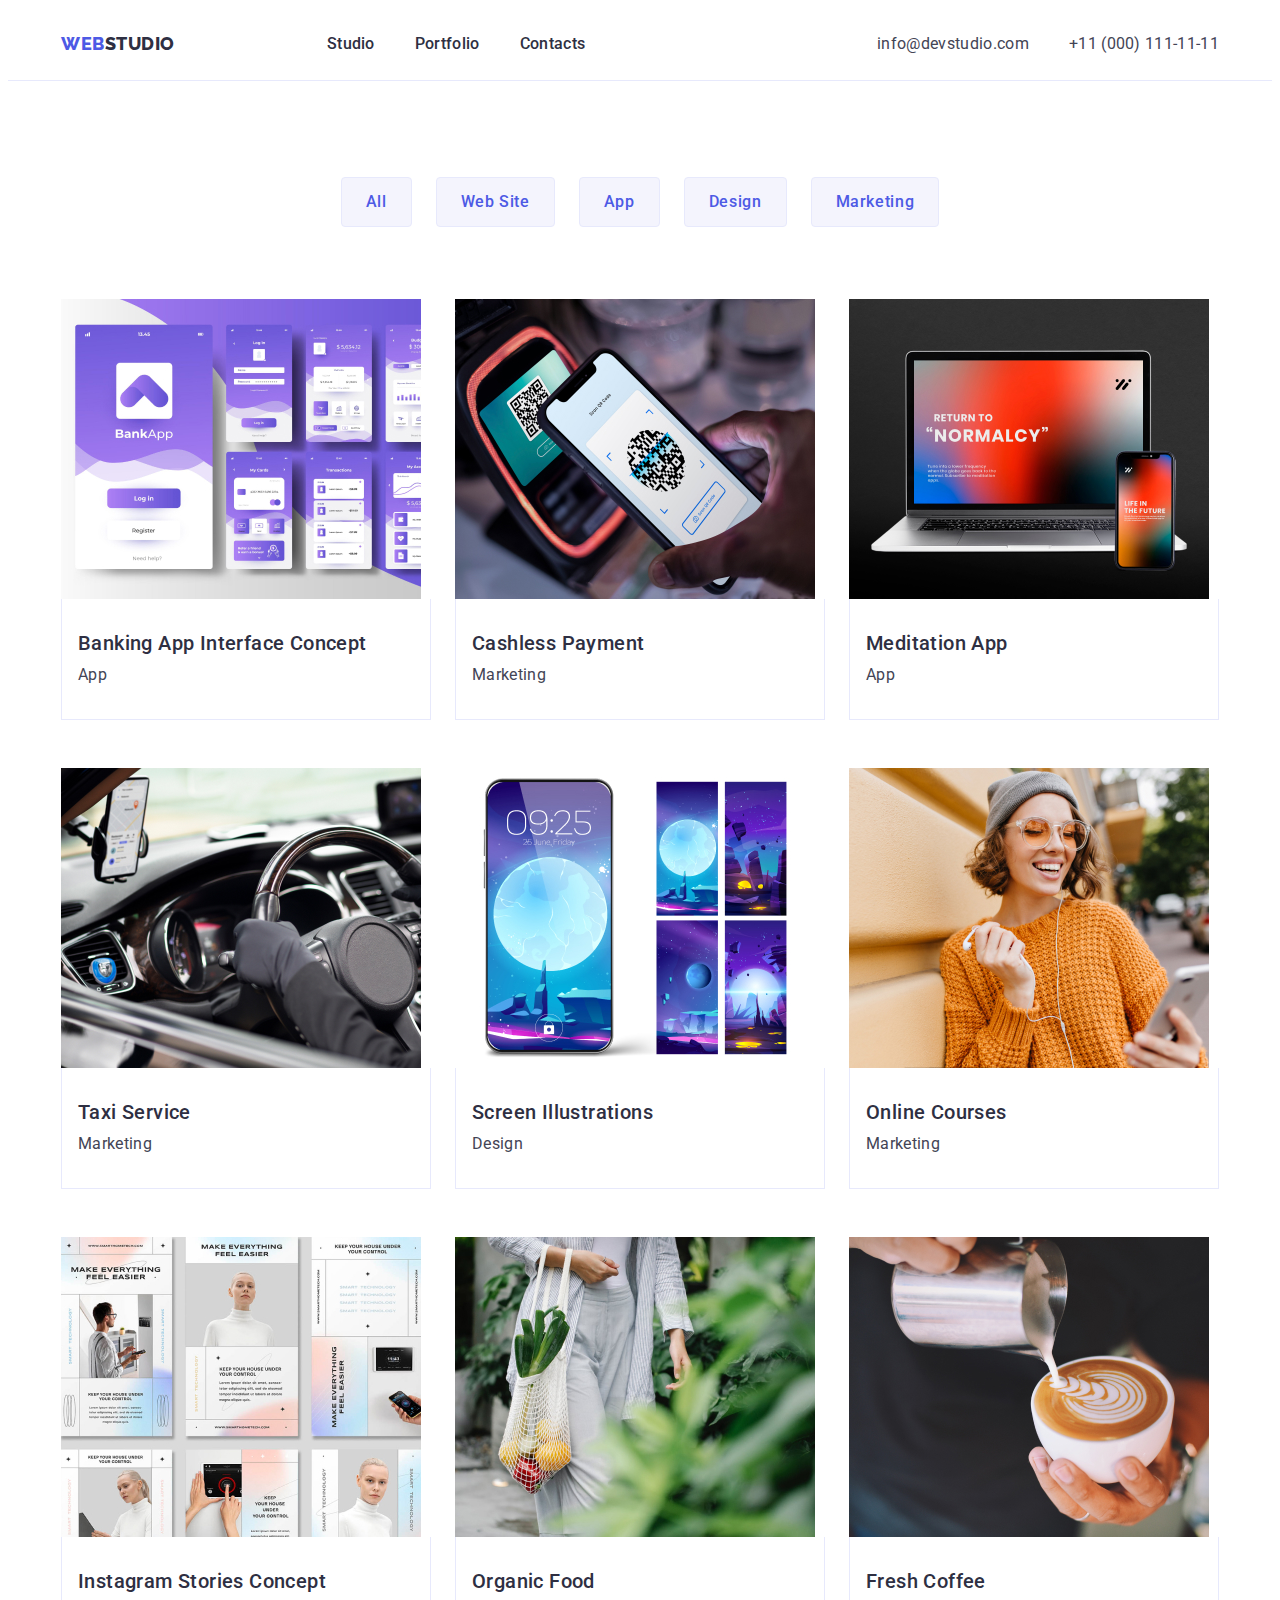
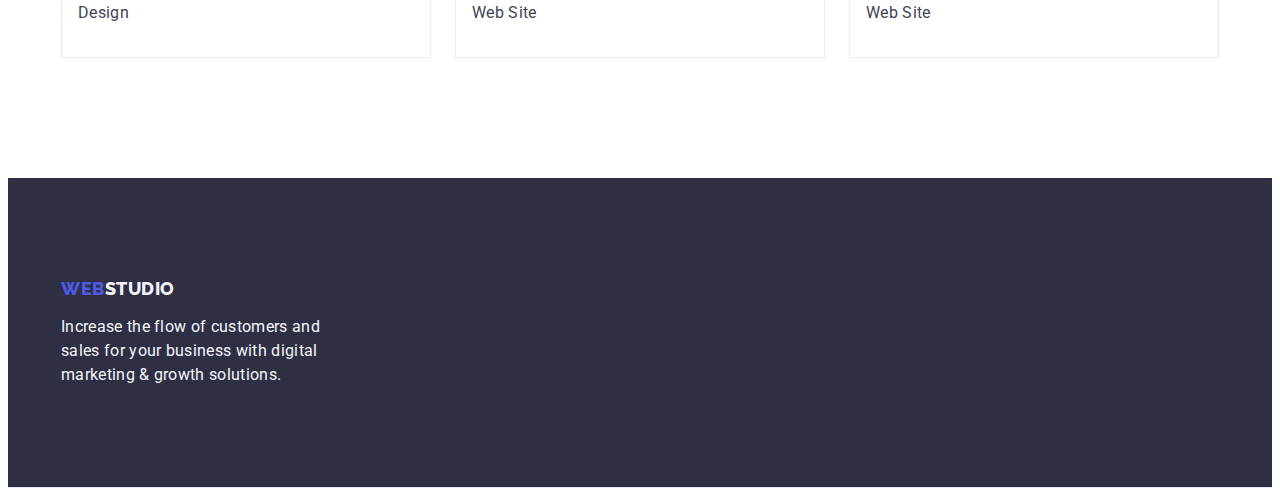
==== portfolio.html @ 4f58154d "1" ====
<!DOCTYPE html>
<html lang="en">
  <head>
    <meta charset="UTF-8" />
    <meta http-equiv="X-UA-Compatible" content="IE=edge" />
    <meta name="viewport" content="width=device-width, initial-scale=1.0" />
    <title>Studio</title>

    <link rel="preconnect" href="https://fonts.googleapis.com" />
    <link rel="preconnect" href="https://fonts.gstatic.com" crossorigin />
    <link
      href="https://fonts.googleapis.com/css2?family=Raleway:wght@800&family=Roboto:wght@400;500;700;900&display=swap"
      rel="stylesheet"
    />

    <link
      rel="preconnect"
      href="https://cdnjs.cloudflare.com/ajax/libs/modern-normalize/2.0.0/modern-normalize.min.css"
    />
    <link rel="stylesheet" href="./css/styles.css" />
  </head>
  <body class="page">
    <!-- Header section -->
    <header class="header">
      <div class="div container" style="justify-content: space-between">
        <nav class="header-nav">
          <a class="logo link" href="./index.html"
            >Web<span class="logo-header">Studio</span></a
          >
          <ul class="header-list list">
            <li class="header-nav-item">
              <a
                class="header-nav-link link"
                href="./index.html"
                target="_blank"
                >Studio</a
              >
            </li>
            <li class="header-nav-item">
              <a
                class="header-nav-link link"
                href="./portfolio.html"
                target="_blank"
                >Portfolio</a
              >
            </li>
            <li class="header-nav-item">
              <a class="header-nav-link link" href="" target="_blank"
                >Contacts</a
              >
            </li>
          </ul>
        </nav>
        <address class="header-address">
          <ul class="header-address-list list">
            <li class="header-address-li">
              <a
                class="header-address-link link"
                href="mailto:info@devstudio.com"
                >info@devstudio.com</a
              >
            </li>
            <li class="header-address-li">
              <a class="header-address-link link" href="tel:+110001111111"
                >+11 (000) 111-11-11</a
              >
            </li>
          </ul>
        </address>
      </div>
    </header>
    <!-- Main block-->
    <main>
      <section class="portfolio-main">
        <div class="container">
          <h1 class="portfolio-title visually-hidden" hidden>Projects</h1>
          <ul class="portfolio-but list">
            <li class="portfolio-but-li">
              <button class="portfolio-button btn" type="button">All</button>
            </li>
            <li class="portfolio-but-li">
              <button class="portfolio-button btn" type="button">
                Web Site
              </button>
            </li>
            <li class="portfolio-but-li">
              <button class="portfolio-button btn" type="button">App</button>
            </li>
            <li class="portfolio-but-li">
              <button class="portfolio-button btn" type="button">Design</button>
            </li>
            <li class="portfolio-but-li">
              <button class="portfolio-button btn" type="button">
                Marketing
              </button>
            </li>
          </ul>
          <ul class="portfolio-img list">
            <li class="portfolio-img-li">
              <a href="" class="link">
                <img
                  src="./portfolioimg/img.jpg"
                  alt="Banking App Interface Concept"
                  width="360"
                  height="300"
                />
                <div class="portfolio-div-text">
                  <h2 class="portfolio-tit">Banking App Interface Concept</h2>
                  <p class="portfolio-text">App</p>
                </div>
              </a>
            </li>
            <li class="portfolio-img-li">
              <a href="" class="portfolio-link link">
                <img
                  src="./portfolioimg/img(1).jpg"
                  alt="Cashless Payment"
                  width="360"
                  height="300"
                />
                <div class="portfolio-div-text">
                  <h2 class="portfolio-tit">Cashless Payment</h2>
                  <p class="portfolio-text">Marketing</p>
                </div>
              </a>
            </li>
            <li class="portfolio-img-li">
              <a href="" class="portfolio-link link">
                <img
                  src="./portfolioimg/img(2).jpg"
                  alt="Meditation App"
                  width="360"
                  height="300"
                />
                <div class="portfolio-div-text">
                  <h2 class="portfolio-tit">Meditation App</h2>
                  <p class="portfolio-text">App</p>
                </div>
              </a>
            </li>
            <li class="portfolio-img-li">
              <a href="" class="portfolio-link link">
                <img
                  src="./portfolioimg/img(3).jpg"
                  alt="Taxi Service"
                  width="360"
                  height="300"
                />
                <div class="portfolio-div-text">
                  <h2 class="portfolio-tit">Taxi Service</h2>
                  <p class="portfolio-text">Marketing</p>
                </div>
              </a>
            </li>
            <li class="portfolio-img-li">
              <a href="" class="portfolio-link link">
                <img
                  src="./portfolioimg/img(4).jpg"
                  alt="Screen Illustrations"
                  width="360"
                  height="300"
                />
                <div class="portfolio-div-text">
                  <h2 class="portfolio-tit">Screen Illustrations</h2>
                  <p class="portfolio-text">Design</p>
                </div>
              </a>
            </li>
            <li class="portfolio-img-li">
              <a href="" class="portfolio-link link">
                <img
                  src="./portfolioimg/img(5).jpg"
                  alt="Online Courses"
                  width="360"
                  height="300"
                />
                <div class="portfolio-div-text">
                  <h2 class="portfolio-tit">Online Courses</h2>
                  <p class="portfolio-text">Marketing</p>
                </div>
              </a>
            </li>
            <li class="portfolio-img-li">
              <a href="" class="portfolio-link link">
                <img
                  src="./portfolioimg/img(6).jpg"
                  alt="Instagram Stories Concept"
                  width="360"
                  height="300"
                />
                <div class="portfolio-div-text">
                  <h2 class="portfolio-tit">Instagram Stories Concept</h2>
                  <p class="portfolio-text">Design</p>
                </div>
              </a>
            </li>
            <li class="portfolio-img-li">
              <a href="" class="portfolio-link link">
                <img
                  src="./portfolioimg/img(7).jpg"
                  alt="Organic Food"
                  width="360"
                  height="300"
                />
                <div class="portfolio-div-text">
                  <h2 class="portfolio-tit">Organic Food</h2>
                  <p class="portfolio-text">Web Site</p>
                </div>
              </a>
            </li>
            <li class="portfolio-img-li">
              <a href="" class="portfolio-link link">
                <img
                  src="./portfolioimg/img(8).jpg"
                  alt="Fresh Coffee"
                  width="360"
                  height="300"
                />
                <div class="portfolio-div-text">
                  <h2 class="portfolio-tit">Fresh Coffee</h2>
                  <p class="portfolio-text">Web Site</p>
                </div>
              </a>
            </li>
          </ul>
        </div>
      </section>
    </main>

    <!-- Footer section-->
    <footer class="footer">
      <div class="container">
        <a class="link logo footer-link" href="./index.html"
          >Web<span class="logo-footer">Studio</span></a
        >
        <p class="footer-text">
          Increase the flow of customers and sales for your business with
          digital marketing & growth solutions.
        </p>
      </div>
    </footer>
  </body>
</html>
---- css/styles.css ----
:root {
  --text-secondary-color: #2e2f42;
  --text-main-color: #434455;
  --text-white-color: #ffffff;
  --text-footer-color: #f4f4fd;
  --text-logo-blue-color: #4d5ae5;
  --text-logo-ligt-color: #f4f4fd;
  --text-logo-dark-color: #2e2f42;
  --text-hover-link-blue: #404bbf;
  --text-button-color: #4d5ae5;
  --text-button-white-color: #ffffff;

  --bg-color: #ffffff;
  --bg-dark-color: #2e2f42;
  --bg-ligt-grey-color: #f4f4fd;

  --bg-btn-hero: #4d5ae5;
  --bg-btn-hover: #404bbf;

  --bg-btn-filtres: #f4f4fd;
  --bg-btn-hover-filtres: #404bbf;

  --border-color-filtres-btn: #e7e9fc;
}

.visually-hidden {
  position: absolute;
  width: 1px;
  height: 1px;
  margin: -1px;
  border: 0;
  padding: 0;

  white-space: nowrap;
  clip-path: inset(100%);
  clip: rect(0 0 0 0);
  overflow: hidden;
}

/* Common stules */

body {
  font-family: "Roboto", sans-serif;
  font-weight: 500;
  font-size: 16px;
  line-height: 1.5;
  letter-spacing: 0.02em;
  color: var(--text-main-color);
  background-color: var(--bg-color);
}
img {
  display: block;
}
ul {
  padding: 0px;
}
.link {
  text-decoration: none;
}

.list {
  list-style: none;
  margin: 0px;
}

.btn {
  font-family: inherit;
  cursor: pointer;
}

/* Logo */

.logo {
  margin-right: 76px;
  font-family: "Raleway", sans-serif;
  font-weight: 800;
  font-size: 18px;
  line-height: 1.17;
  letter-spacing: 0.03em;
  text-transform: uppercase;
  color: var(--text-logo-blue-color);
}

.logo-header {
  color: var(--text-logo-dark-color);
}

.logo-footer {
  color: var(--text-logo-ligt-color);
}

/* Section-text */

.section2h2 {
  font-weight: 700;
  font-size: 36px;
  line-height: 1.11;
  text-align: center;
  letter-spacing: 0.02em;
  text-transform: capitalize;
  color: var(--text-secondary-color);
}

/* Header */

.header {
  border-bottom: 1px solid #e7e9fc;
  padding: 24px 0px;
}
.header-list {
  display: flex;
  gap: 40px;
}

.div {
  display: flex;
}
.container {
  width: 1158px;
  margin: 0 auto;
  padding: 0 15px;
}

.header-nav {
  display: flex;
  align-items: center;
  gap: 76px;
}
.header-nav-link {
  padding: 24px 0;
  color: #2e2f42;
}

.header-logo-click {
  color: var(--text-secondary-color);
}
.header-nav-item {
  color: var(--bg-btn-hover);
}

.header-nav-link:hover,
.header-nav-link:focus {
  color: var(--text-hover-link-blue);
}

.header-address {
  font-style: normal;
  display: flex;
}

.header-address-link {
  font-weight: 400;
  color: var(--text-main-color);
}
.header-address-list {
  display: flex;
  gap: 40px;
}

.header-address-link:hover,
.header-address-link:focus {
  color: var(--text-hover-link-blue);
}
.header-address-li {
  display: flex;
  gap: 40px;
}

/* Main */

/* Hero section */

.hero {
  padding: 188px 0;
  background-color: var(--bg-dark-color);
}

.hero-h {
  margin: 0px auto;
  max-width: 496px;
  font-weight: 700;
  font-size: 56px;
  line-height: 1.07;
  text-align: center;
  letter-spacing: 0.02em;
  color: var(--text-white-color);
  margin-bottom: 48px;
}

.hero-button {
  padding: 16px 32px;
  border: none;
  margin: 0px auto;
  display: block;
  min-width: 169px;
  min-width: 169px;
  border-radius: 4px;
  cursor: pointer;
  font-weight: 500;
  font-size: 16px;
  line-height: 1.5;
  letter-spacing: 0.04em;
  color: var(--text-white-color);
  background-color: var(--bg-btn-hero);
}

.hero-button:hover,
.hero-button:focus {
  background-color: var(--bg-btn-hover);
}

/* Features section */

.features-section {
  padding: 120px 0 120px;
}
.features-list {
  display: flex;
  gap: 24px;
}
.features-li {
  width: calc((100% - 72px) / 4);
}

.section-h {
  letter-spacing: 0.02em;
  font-size: 36px;
  line-height: 1.11;
  text-align: center;
  text-transform: capitalize;
  color: #2e2f42;
}

.section-logo {
  margin-bottom: 8px;
  font-weight: 500;
  font-size: 20px;
  line-height: 1.2;
  letter-spacing: 0.02em;
  color: var(--text-secondary-color);
}

.section-p {
  font-weight: 400;
  letter-spacing: 0.02em;
}

/* What are we doing section */
.what-are-we {
  padding-bottom: 120px;
}
.what-we-h {
  color: var(--navyblue, #2e2f42);
  text-align: center;
  /* Header 2 */
  font-size: 36px;
  font-family: Roboto;
  font-style: normal;
  font-weight: 700;
  line-height: 40px;
  letter-spacing: 0.72px;
  text-transform: capitalize;
  margin-bottom: 72px;
}
.what-we-list {
  display: flex;
  gap: 24px;
}
.what-we-li {
  width: calc((100% - 48px) / 3);
}

/* Our Team section */

.team {
  padding: 120px 0;
  background-color: var(--bg-ligt-grey-color);
}
.team-h {
  color: var(--navyblue, #2e2f42);
  text-align: center;
  /* Header 2 */
  font-size: 36px;
  font-family: Roboto;
  font-style: normal;
  font-weight: 700;
  line-height: 40px;
  letter-spacing: 0.72px;
  text-transform: capitalize;
  margin-bottom: 72px;
}

.team-list {
  background-color: #ffffff;
  display: flex;
  gap: 24px;
}
.team-li {
  width: calc((100% - 72px) / 4);
  border-radius: 0px 0px 4px 4px;
}

.team-item {
  background-color: var(--bg-color);
}

.team-div-image {
  padding: 32px 16px;
}
.team-logo-h {
  text-align: center;
  margin-bottom: 8px;
}
.team-p {
  text-align: center;
}

.team-subtitle {
  font-weight: 500;
  font-size: 20px;
  line-height: 1.2;
  letter-spacing: 0.02em;
  text-align: center;
  color: var(--text-secondary-color);
}

.team-text {
  font-weight: 400;
  text-align: center;
}

/* Footer section */
.footer {
  padding-top: 100px;
  padding-bottom: 100px;

  background-color: var(--bg-dark-color);
  border-bottom: 1px solid var(--border-color-filtres-btn);
}
.footer-link {
  margin-bottom: 16px;
  margin-right: 0;
  display: inline-block;
}
.footer-text {
  margin: 0px;
  max-width: 264px;
  font-weight: 400;
  color: var(--text-footer-color);
}
/* Portfolio */

.portfolio-main {
  padding-top: 96px;
  padding-bottom: 120px;
}
.portfolio-but {
  display: flex;
  justify-content: center;
  gap: 24px;
  margin-bottom: 72px;
}
.portfolio-but-li {
}
.portfolio-img {
  display: flex;
  flex-wrap: wrap;
  column-gap: 24px;
  row-gap: 48px;
}
.portfolio-img-li {
  width: calc((100% - 48px) / 3);
}
.portfolio-div-text {
  padding: 32px 16px;
  border: 1px solid #e7e9fc;
  border-top: none;
}

.portfolio-title {
  letter-spacing: 0.02em;
}

.portfolio-button {
  font-weight: 500;
  font-size: 16px;
  line-height: 1.5;
  letter-spacing: 0.04em;
  color: var(--text-button-color);
  background-color: var(--bg-btn-filtres);
  padding: 12px 24px;
  border: 1px solid #e7e9fc;
  border-radius: 4px;
}

.portfolio-button:hover,
.portfolio-button:focus {
  color: var(--text-button-white-color);
  background-color: var(--bg-btn-hover-filtres);
  border: 1px solid transparent;
}

.portfolio-tit {
  font-weight: 500;
  font-size: 20px;
  margin-top: 0px;
  line-height: 1.2;
  letter-spacing: 0.02em;
  color: var(--text-secondary-color);
  margin-bottom: 8px;
}

.portfolio-text {
  margin: 0px;
  font-weight: 400;
  color: var(--text-main-color);
}
/*IMG*/
.img {
  display: block;
}
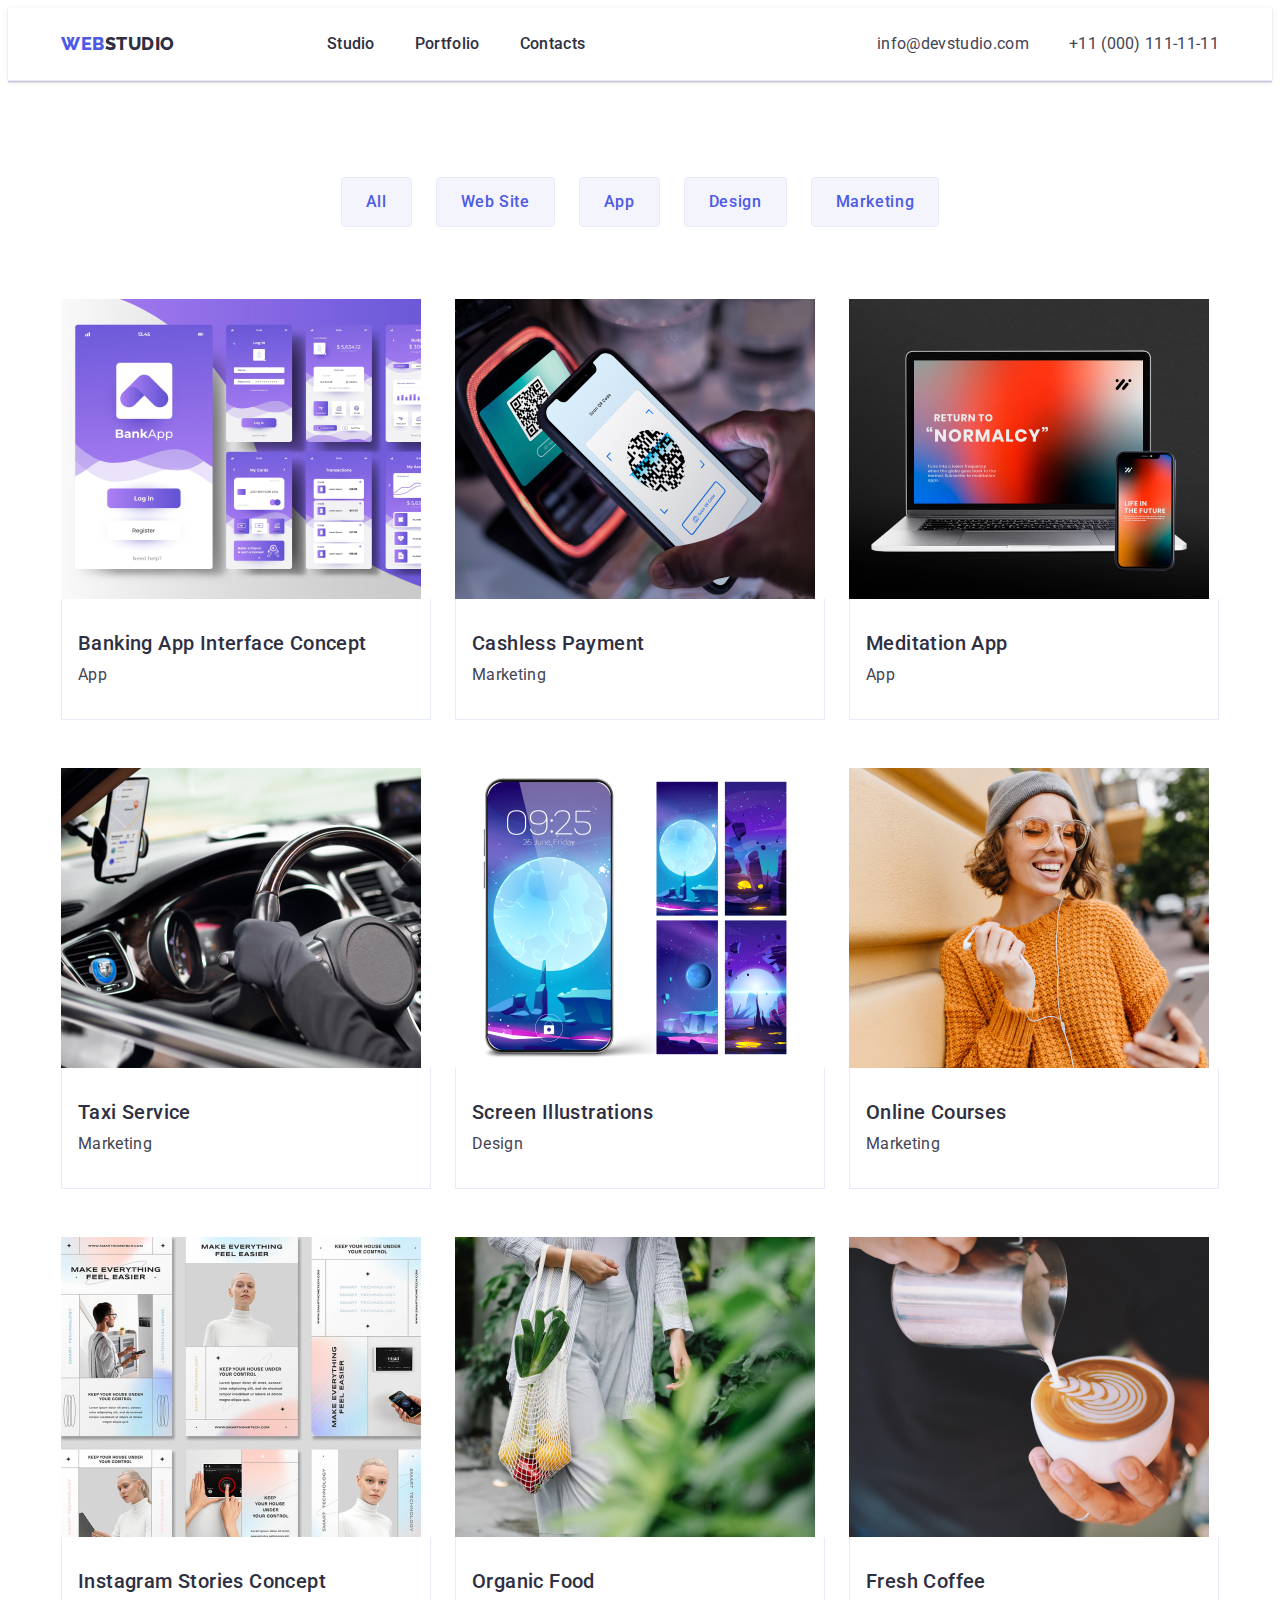
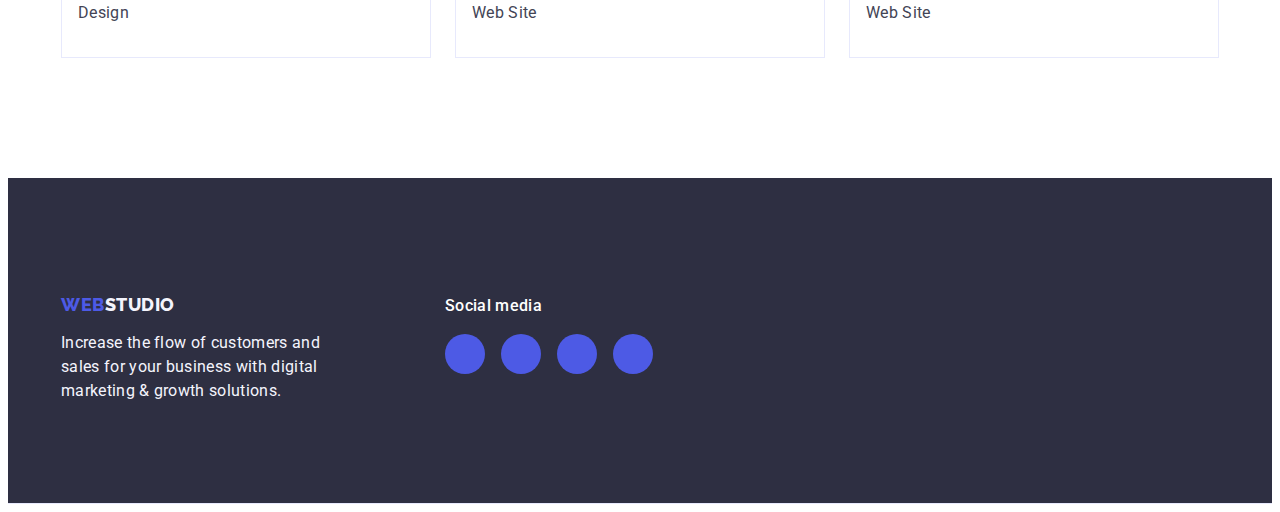
==== commit ed1f9139: "1" ====
--- a/portfolio.html
+++ b/portfolio.html
@@ -229,14 +229,49 @@
 
     <!-- Footer section-->
     <footer class="footer">
-      <div class="container">
-        <a class="link logo footer-link" href="./index.html"
-          >Web<span class="logo-footer">Studio</span></a
-        >
-        <p class="footer-text">
-          Increase the flow of customers and sales for your business with
-          digital marketing & growth solutions.
-        </p>
+      <div class="container div-footer">
+        <div class="div-left-footer">
+          <a class="link logo footer-link" href="./index.html"
+            >Web<span class="logo-footer">Studio</span></a
+          >
+          <p class="footer-text">
+            Increase the flow of customers and sales for your business with
+            digital marketing & growth solutions.
+          </p>
+        </div>
+        <div class="div-right-footer">
+          <p class="p-right-footer">Social media</p>
+          <ul class="ul-footer list">
+            <li class="svg-li-footer">
+              <a class="svg-footer-a">
+                <svg class="svg-footer-icons" width="24" height="24">
+                  <use href="./images/icon.svg,#instagram"></use>
+                </svg>
+              </a>
+            </li>
+            <li class="svg-li-footer">
+              <a class="svg-footer-a">
+                <svg class="svg-footer-icons" width="24" height="24">
+                  <use href="./images/icon.svg,#twitter"></use>
+                </svg>
+              </a>
+            </li>
+            <li class="svg-li-team">
+              <a class="svg-team-a">
+                <svg class="svg-footer-icons" width="24" height="24">
+                  <use href="./images/icon.svg,#facebook"></use>
+                </svg>
+              </a>
+            </li>
+            <li class="svg-li-footer">
+              <a class="svg-footer-a">
+                <svg class="svg-footer-icons" width="24" height="24">
+                  <use href="./images/icon.svg,#in"></use>
+                </svg>
+              </a>
+            </li>
+          </ul>
+        </div>
       </div>
     </footer>
   </body>
--- a/css/styles.css
+++ b/css/styles.css
@@ -102,10 +102,21 @@
 }
 
 /* Header */
+::after {
+  content: "";
+  position: absolute;
+  left: 0;
+  bottom: -1px;
+  height: 4px;
+  background-color: #404bbf;
+  border-radius: 2px;
+}
 
 .header {
   border-bottom: 1px solid #e7e9fc;
   padding: 24px 0px;
+  box-shadow: 0px 2px 1px rgba(46, 47, 66, 0.08),
+    0px 1px 1px rgba(46, 47, 66, 0.16), 0px 1px 6px rgba(46, 47, 66, 0.08);
 }
 .header-list {
   display: flex;
@@ -136,6 +147,8 @@
 }
 .header-nav-item {
   color: var(--bg-btn-hover);
+  position: relative;
+  transition: color 250ms cubic-bezier(0.4, 0, 0.2, 1);
 }
 
 .header-nav-link:hover,
@@ -164,6 +177,7 @@
 .header-address-li {
   display: flex;
   gap: 40px;
+  transition: color 250ms cubic-bezier(0.4, 0, 0.2, 1);
 }
 
 /* Main */
@@ -173,6 +187,16 @@
 .hero {
   padding: 188px 0;
   background-color: var(--bg-dark-color);
+  background-image: linear-gradient(
+      rgba(46, 47, 66, 0.7),
+      rgba(46, 47, 66, 0.7)
+    ),
+    url(../images/people-office\ .jpg);
+  max-width: 1440px;
+  background-repeat: no-repeat;
+  background-position: center;
+  background-size: cover;
+  margin: 0px auto;
 }
 
 .hero-h {
@@ -202,6 +226,7 @@
   letter-spacing: 0.04em;
   color: var(--text-white-color);
   background-color: var(--bg-btn-hero);
+  transition: background-color 250ms cubic-bezier(0.4, 0, 0.2, 1);
 }
 
 .hero-button:hover,
@@ -210,6 +235,18 @@
 }
 
 /* Features section */
+.feater-svg {
+  stroke: var(--bg-dark-color);
+}
+.div-features-section {
+  display: flex;
+  align-items: center;
+  justify-content: center;
+  height: 112px;
+  background-color: #f4f4fd;
+  border-radius: 4px;
+  margin-bottom: 8px;
+}
 
 .features-section {
   padding: 120px 0 120px;
@@ -298,6 +335,8 @@
 .team-li {
   width: calc((100% - 72px) / 4);
   border-radius: 0px 0px 4px 4px;
+  box-shadow: 0px 1px 6px rgba(46, 47, 66, 0.08),
+    0px 1px 1px rgba(46, 47, 66, 0.16), 0px 2px 1px rgba(46, 47, 66, 0.08);
 }
 
 .team-item {
@@ -305,8 +344,35 @@
 }
 
 .team-div-image {
-  padding: 32px 16px;
-}
+  padding: 32px 0px;
+}
+.svg-ul-team {
+  display: flex;
+  justify-content: center;
+  gap: 24px;
+}
+.svg-li-team {
+  width: 40px;
+  height: 40px;
+}
+.svg-team-a {
+  width: 100%;
+  height: 100%;
+  background-color: var(--bg-btn-hero);
+  border-radius: 50%;
+  display: flex;
+  align-items: center;
+  justify-content: center;
+  transition: color 250ms cubic-bezier(0.4, 0, 0.2, 1);
+}
+.svg-team-a:hover,
+.svg-team-a:focus {
+  background-color: #2e2f42;
+}
+.svg-icons {
+  fill: #f4f4fd;
+}
+
 .team-logo-h {
   text-align: center;
   margin-bottom: 8px;
@@ -347,6 +413,90 @@
   max-width: 264px;
   font-weight: 400;
   color: var(--text-footer-color);
+}
+.div-footer {
+  display: flex;
+  align-items: baseline;
+}
+.div-left-footer {
+  margin-right: 120px;
+}
+.div-right-footer {
+}
+.p-right-footer {
+  color: var(--white, #fff);
+  /* Body Medium */
+  font-size: 16px;
+  font-style: normal;
+  font-weight: 500;
+  line-height: 1.5;
+  letter-spacing: 0.02em;
+  margin-bottom: 16px;
+}
+.ul-footer {
+  display: flex;
+  gap: 16px;
+}
+.svg-li-footer {
+  width: 40px;
+  height: 40px;
+}
+.svg-footer-a {
+  width: 100%;
+  height: 100%;
+  background-color: var(--bg-btn-hero);
+  border-radius: 50%;
+  display: flex;
+  align-items: center;
+  justify-content: center;
+  transition: color 250ms cubic-bezier(0.4, 0, 0.2, 1);
+}
+.svg-footer-a:hover,
+.svg-footer-a:focus {
+  background-color: #31d0aa;
+}
+.svg-footer-icons {
+  fill: #f4f4fd;
+}
+/*Customers*/
+.customers {
+  padding: 120px 0px;
+}
+.customers-h {
+  text-align: center;
+  font-size: 36px;
+  line-height: 1.11;
+  color: var(--navyblue, #2e2f42);
+  margin-bottom: 72px;
+  text-shadow: 0px 4px 4px 0px rgba(0, 0, 0, 0.25);
+}
+.svg-ul-customers {
+  display: flex;
+  gap: 24px;
+}
+.svg-li-customers {
+  width: calc((100% - 120px) / 6);
+  height: 88px;
+}
+.svg-customers-a {
+  width: 100%;
+  height: 100%;
+  border: 1px solid #8e8f99;
+  border-radius: 4px;
+  display: flex;
+  align-items: center;
+  justify-content: center;
+  color: #8e8f99;
+  transition: color 250ms cubic-bezier(0.4, 0, 0.2, 1);
+}
+.svg-customers-a:hover,
+.svg-customers-a:focus {
+  border-color: #404bbf;
+  color: #404bbf;
+}
+
+.svg-customers-icons {
+  fill: currentColor;
 }
 /* Portfolio */
 
@@ -419,3 +569,17 @@
 .img {
   display: block;
 }
+.modal {
+  position: fixed;
+  top: 0px;
+  left: 0px;
+  width: 100%;
+  height: 100%;
+  background-color: rgba(46, 47, 66, 0.4);
+  transition: opacity 250ms cubic-bezier(0.4, 0, 0.2, 1);
+}
+.is-hidden {
+  opacity: 0;
+  visibility: hidden;
+  pointer-events: none;
+}
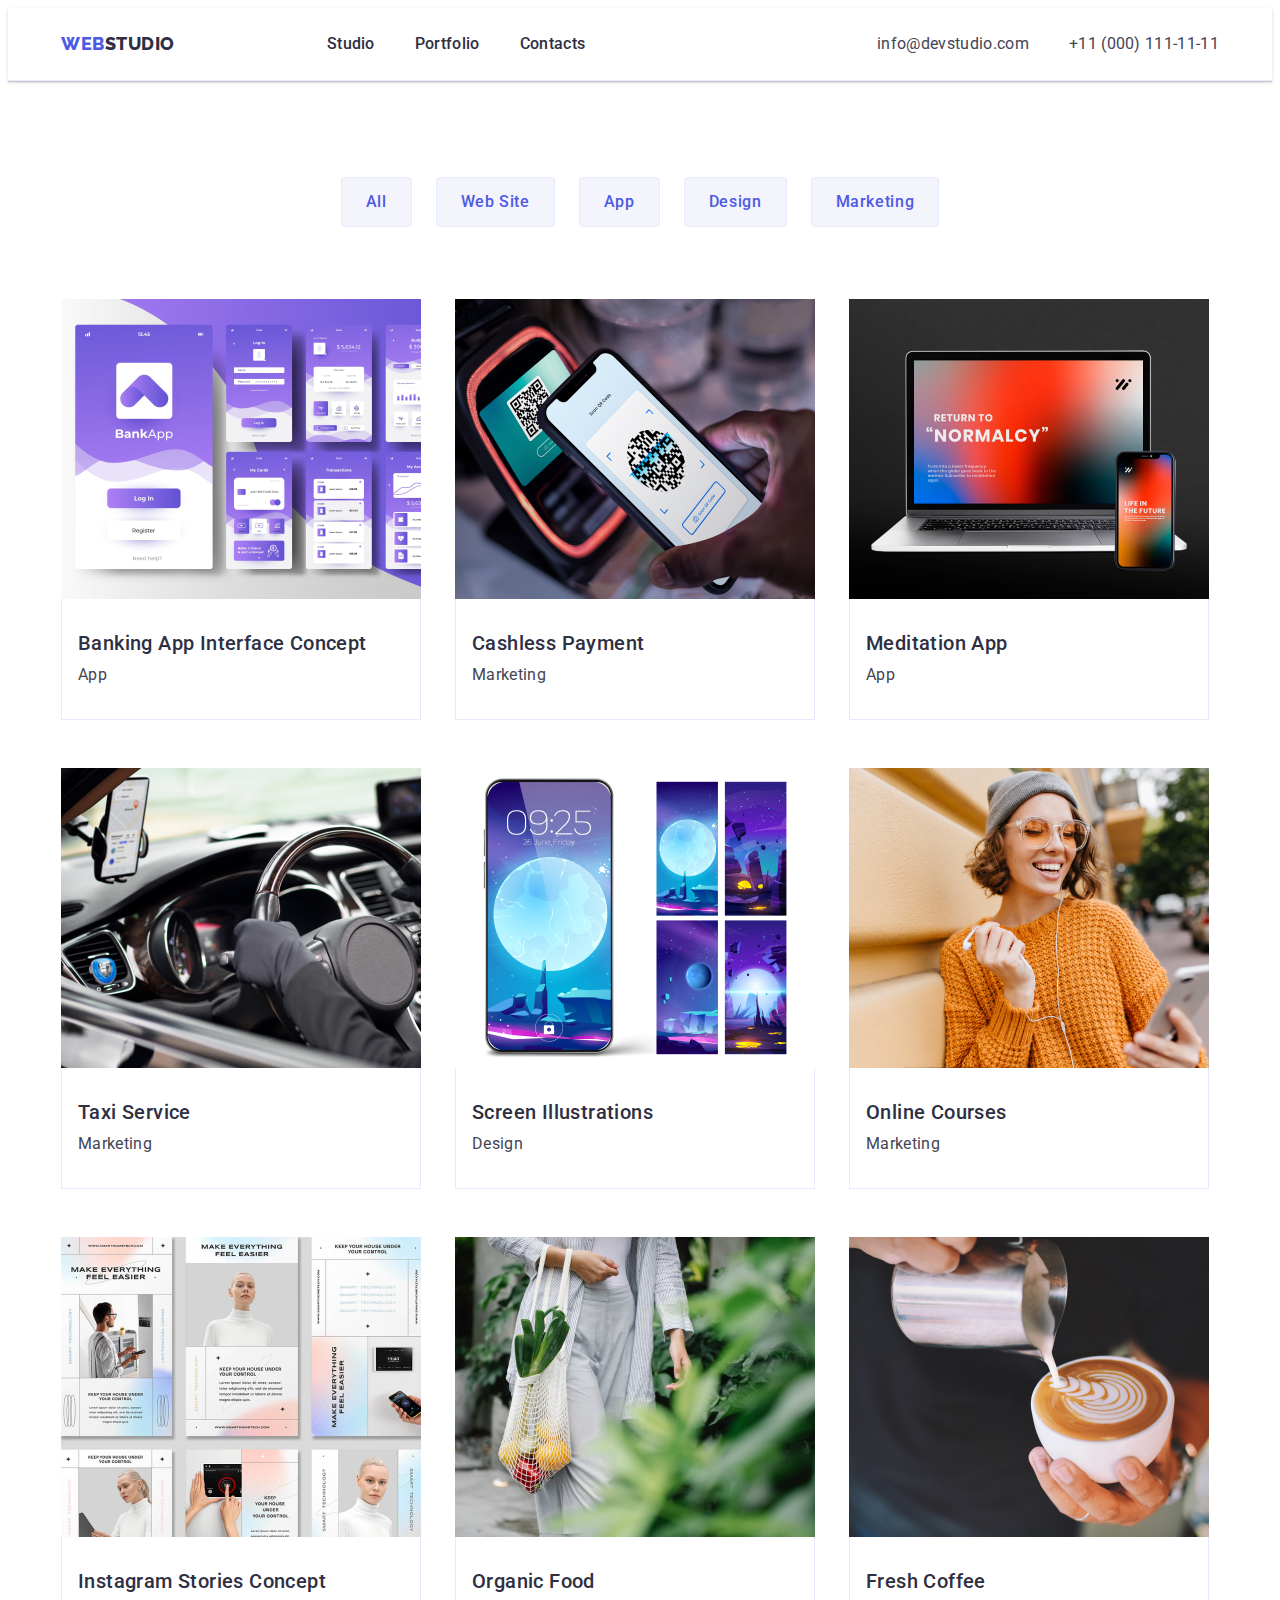
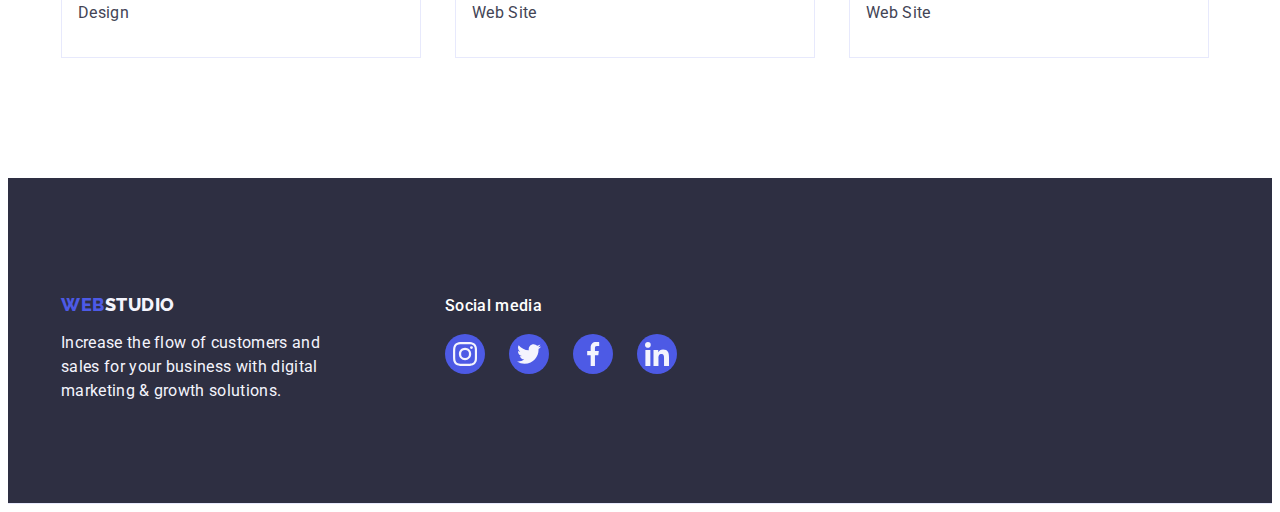
==== commit 2f08fe5b: "7" ====
--- a/portfolio.html
+++ b/portfolio.html
@@ -97,13 +97,20 @@
           </ul>
           <ul class="portfolio-img list">
             <li class="portfolio-img-li">
-              <a href="" class="link">
-                <img
+              <a href="" class="portfolio-link link">
+                <div class="pop-it">
+                <img class="portfolio-pictures"
                   src="./portfolioimg/img.jpg"
                   alt="Banking App Interface Concept"
                   width="360"
                   height="300"
                 />
+                <p class="hidden-text">
+                  14 Stylish and User-Friendly App Design Concepts · Task
+                  Manager App · Calorie Tracker App · Exotic Fruit Ecommerce App
+                  · Cloud Storage App
+                </p>
+                </div>
                 <div class="portfolio-div-text">
                   <h2 class="portfolio-tit">Banking App Interface Concept</h2>
                   <p class="portfolio-text">App</p>
@@ -112,12 +119,18 @@
             </li>
             <li class="portfolio-img-li">
               <a href="" class="portfolio-link link">
+                <div class="pop-it">
                 <img
                   src="./portfolioimg/img(1).jpg"
                   alt="Cashless Payment"
                   width="360"
                   height="300"
                 />
+                <p class="hidden-text">
+                  14 Stylish and User-Friendly App Design Concepts · Task
+                  Manager App · Calorie Tracker App · Exotic Fruit Ecommerce App
+                  · Cloud Storage App
+                </p>
                 <div class="portfolio-div-text">
                   <h2 class="portfolio-tit">Cashless Payment</h2>
                   <p class="portfolio-text">Marketing</p>
@@ -126,12 +139,19 @@
             </li>
             <li class="portfolio-img-li">
               <a href="" class="portfolio-link link">
+                <div class="pop-it">
                 <img
                   src="./portfolioimg/img(2).jpg"
                   alt="Meditation App"
                   width="360"
                   height="300"
                 />
+                <p class="hidden-text">
+                  14 Stylish and User-Friendly App Design Concepts · Task
+                  Manager App · Calorie Tracker App · Exotic Fruit Ecommerce App
+                  · Cloud Storage App
+                </p>
+                </div>
                 <div class="portfolio-div-text">
                   <h2 class="portfolio-tit">Meditation App</h2>
                   <p class="portfolio-text">App</p>
@@ -140,12 +160,19 @@
             </li>
             <li class="portfolio-img-li">
               <a href="" class="portfolio-link link">
+                <div class="pop-it">
                 <img
                   src="./portfolioimg/img(3).jpg"
                   alt="Taxi Service"
                   width="360"
                   height="300"
                 />
+                <p class="hidden-text">
+                  14 Stylish and User-Friendly App Design Concepts · Task
+                  Manager App · Calorie Tracker App · Exotic Fruit Ecommerce App
+                  · Cloud Storage App
+                </p>
+                </div>
                 <div class="portfolio-div-text">
                   <h2 class="portfolio-tit">Taxi Service</h2>
                   <p class="portfolio-text">Marketing</p>
@@ -154,12 +181,19 @@
             </li>
             <li class="portfolio-img-li">
               <a href="" class="portfolio-link link">
+                <div class="pop-it">
                 <img
                   src="./portfolioimg/img(4).jpg"
                   alt="Screen Illustrations"
                   width="360"
                   height="300"
                 />
+                <p class="hidden-text">
+                  14 Stylish and User-Friendly App Design Concepts · Task
+                  Manager App · Calorie Tracker App · Exotic Fruit Ecommerce App
+                  · Cloud Storage App
+                </p>
+                </div>
                 <div class="portfolio-div-text">
                   <h2 class="portfolio-tit">Screen Illustrations</h2>
                   <p class="portfolio-text">Design</p>
@@ -168,12 +202,19 @@
             </li>
             <li class="portfolio-img-li">
               <a href="" class="portfolio-link link">
+                <div class="pop-it">
                 <img
                   src="./portfolioimg/img(5).jpg"
                   alt="Online Courses"
                   width="360"
                   height="300"
                 />
+                <p class="hidden-text">
+                  14 Stylish and User-Friendly App Design Concepts · Task
+                  Manager App · Calorie Tracker App · Exotic Fruit Ecommerce App
+                  · Cloud Storage App
+                </p>
+                </div>
                 <div class="portfolio-div-text">
                   <h2 class="portfolio-tit">Online Courses</h2>
                   <p class="portfolio-text">Marketing</p>
@@ -182,12 +223,19 @@
             </li>
             <li class="portfolio-img-li">
               <a href="" class="portfolio-link link">
+                <div class="pop-it">
                 <img
                   src="./portfolioimg/img(6).jpg"
                   alt="Instagram Stories Concept"
                   width="360"
                   height="300"
                 />
+                <p class="hidden-text">
+                  14 Stylish and User-Friendly App Design Concepts · Task
+                  Manager App · Calorie Tracker App · Exotic Fruit Ecommerce App
+                  · Cloud Storage App
+                </p>
+                </div>
                 <div class="portfolio-div-text">
                   <h2 class="portfolio-tit">Instagram Stories Concept</h2>
                   <p class="portfolio-text">Design</p>
@@ -196,12 +244,19 @@
             </li>
             <li class="portfolio-img-li">
               <a href="" class="portfolio-link link">
+                <div class="pop-it">
                 <img
                   src="./portfolioimg/img(7).jpg"
                   alt="Organic Food"
                   width="360"
                   height="300"
                 />
+                <p class="hidden-text">
+                  14 Stylish and User-Friendly App Design Concepts · Task
+                  Manager App · Calorie Tracker App · Exotic Fruit Ecommerce App
+                  · Cloud Storage App
+                </p>
+                </div>
                 <div class="portfolio-div-text">
                   <h2 class="portfolio-tit">Organic Food</h2>
                   <p class="portfolio-text">Web Site</p>
@@ -210,12 +265,19 @@
             </li>
             <li class="portfolio-img-li">
               <a href="" class="portfolio-link link">
+                <div class="pop-it">
                 <img
                   src="./portfolioimg/img(8).jpg"
                   alt="Fresh Coffee"
                   width="360"
                   height="300"
                 />
+                <p class="hidden-text">
+                  14 Stylish and User-Friendly App Design Concepts · Task
+                  Manager App · Calorie Tracker App · Exotic Fruit Ecommerce App
+                  · Cloud Storage App
+                </p>
+                </div>
                 <div class="portfolio-div-text">
                   <h2 class="portfolio-tit">Fresh Coffee</h2>
                   <p class="portfolio-text">Web Site</p>
@@ -245,28 +307,28 @@
             <li class="svg-li-footer">
               <a class="svg-footer-a">
                 <svg class="svg-footer-icons" width="24" height="24">
-                  <use href="./images/icon.svg,#instagram"></use>
+                  <use href="./images/icon.svg#instagram"></use>
                 </svg>
               </a>
             </li>
             <li class="svg-li-footer">
               <a class="svg-footer-a">
                 <svg class="svg-footer-icons" width="24" height="24">
-                  <use href="./images/icon.svg,#twitter"></use>
+                  <use href="./images/icon.svg#twitter"></use>
                 </svg>
               </a>
             </li>
             <li class="svg-li-team">
               <a class="svg-team-a">
                 <svg class="svg-footer-icons" width="24" height="24">
-                  <use href="./images/icon.svg,#facebook"></use>
+                  <use href="./images/icon.svg#facebook"></use>
                 </svg>
               </a>
             </li>
             <li class="svg-li-footer">
               <a class="svg-footer-a">
                 <svg class="svg-footer-icons" width="24" height="24">
-                  <use href="./images/icon.svg,#in"></use>
+                  <use href="./images/icon.svg#in"></use>
                 </svg>
               </a>
             </li>
@@ -274,5 +336,15 @@
         </div>
       </div>
     </footer>
+    <div class="modal-window is-hidden" data-modal>
+      <div class="modal">
+        <button class="close-button" type="button" data-modal-close>
+          <svg class="icon-close" width="8" height="8">
+            <use href="./images/icons.svg#icon-close"></use>
+          </svg>
+        </button>
+      </div>
+    </div>
+    <script src="./js/modal.js"></script>
   </body>
 </html>
--- a/css/styles.css
+++ b/css/styles.css
@@ -140,6 +140,7 @@
 .header-nav-link {
   padding: 24px 0;
   color: #2e2f42;
+  transition: color 250ms cubic-bezier(0.4, 0, 0.2, 1);
 }
 
 .header-logo-click {
@@ -148,7 +149,6 @@
 .header-nav-item {
   color: var(--bg-btn-hover);
   position: relative;
-  transition: color 250ms cubic-bezier(0.4, 0, 0.2, 1);
 }
 
 .header-nav-link:hover,
@@ -435,7 +435,8 @@
 }
 .ul-footer {
   display: flex;
-  gap: 16px;
+  justify-content: center;
+  gap: 24px;
 }
 .svg-li-footer {
   width: 40px;
@@ -450,13 +451,14 @@
   align-items: center;
   justify-content: center;
   transition: color 250ms cubic-bezier(0.4, 0, 0.2, 1);
+  fill: var(--bg-ligt-grey-color);
 }
 .svg-footer-a:hover,
 .svg-footer-a:focus {
   background-color: #31d0aa;
 }
 .svg-footer-icons {
-  fill: #f4f4fd;
+  fill: var(--bg-ligt-grey-color);
 }
 /*Customers*/
 .customers {
@@ -467,7 +469,7 @@
   font-size: 36px;
   line-height: 1.11;
   color: var(--navyblue, #2e2f42);
-  margin-bottom: 72px;
+  margin: 0px;
   text-shadow: 0px 4px 4px 0px rgba(0, 0, 0, 0.25);
 }
 .svg-ul-customers {
@@ -498,6 +500,10 @@
 .svg-customers-icons {
   fill: currentColor;
 }
+.svg-customers-a:hover,
+.svg-customers-a:focus .svg-customers-icons {
+  fill: var(--bg-btn-hover);
+}
 /* Portfolio */
 
 .portfolio-main {
@@ -517,8 +523,10 @@
   flex-wrap: wrap;
   column-gap: 24px;
   row-gap: 48px;
+  margin: 0px;
 }
 .portfolio-img-li {
+  display: flex;
   width: calc((100% - 48px) / 3);
 }
 .portfolio-div-text {
@@ -570,16 +578,86 @@
   display: block;
 }
 .modal {
-  position: fixed;
-  top: 0px;
-  left: 0px;
-  width: 100%;
-  height: 100%;
-  background-color: rgba(46, 47, 66, 0.4);
-  transition: opacity 250ms cubic-bezier(0.4, 0, 0.2, 1);
+  position: absolute;
+  top: 50%;
+  left: 50%;
+  transform: translate(-50%, -50%) scale(1);
+  width: 408px;
+  min-height: 584px;
+  background-color: var(--bg-modal-color);
+  box-shadow: 0px 1px 1px rgba(0, 0, 0, 0.14), 0px 1px 3px rgba(0, 0, 0, 0.12),
+    0px 2px 1px rgba(0, 0, 0, 0.2);
+  border-radius: 4px;
+  transition: transform 250ms cubic-bezier(0.4, 0, 0.2, 1);
+  padding: 72px 24px 24px 24px;
 }
 .is-hidden {
   opacity: 0;
   visibility: hidden;
   pointer-events: none;
 }
+
+.modal-window {
+  position: fixed;
+  top: 0;
+  left: 0;
+  width: 100%;
+  height: 100%;
+  background-color: rgba(46, 47, 66, 0.4);
+  transition: opacity 250ms cubic-bezier(0.4, 0, 0.2, 1),
+    visibility 250ms cubic-bezier(0.4, 0, 0.2, 1);
+}
+.close-button {
+  top: 24px;
+  right: 24px;
+  width: 24px;
+  height: 24px;
+  display: flex;
+  align-items: center;
+  justify-content: center;
+  background-color: var(--border-color-filtres-btn);
+  border: 1px solid rgba(0, 0, 0, 0.1);
+  padding: 0;
+  cursor: pointer;
+  transition: background-color 250ms cubic-bezier(0.4, 0, 0.2, 1),
+    border 250ms cubic-bezier(0.4, 0, 0.2, 1);
+  border-radius: 50%;
+  position: absolute;
+}
+.icon-close {
+  transition: fill 250ms cubic-bezier(0.4, 0, 0.2, 1);
+}
+.hidden-text {
+  position: absolute;
+  color: var(--bg-btn-filtres);
+  margin: 0;
+  padding: 40px 32px;
+  font-size: 16px;
+  line-height: 1.5;
+  letter-spacing: 0.02em;
+  background-color: var(--bg-btn-hero);
+  top: 0;
+  left: 0;
+  width: 100%;
+  height: 100%;
+  transform: translateY(100%);
+  transition: transform 700ms cubic-bezier(0.4, 0, 0.2, 1);
+}
+.pop-it {
+  position: relative;
+  overflow: hidden;
+}
+.portfolio-pictures {
+  display: block;
+}
+.portfolio-link {
+  transition: box-shadow 250ms cubic-bezier(0.4, 0, 0.2, 1);
+}
+.portfolio-link:hover {
+  box-shadow: 0px 1px 6px rgba(46, 47, 66, 0.08),
+    0px 1px 1px rgba(46, 47, 66, 0.16), 0px 2px 1px rgba(46, 47, 66, 0.08);
+}
+.portfolio-link:hover .hidden-text,
+.portfolio-link:focus .hidden-text {
+  transform: translateY(0%);
+}
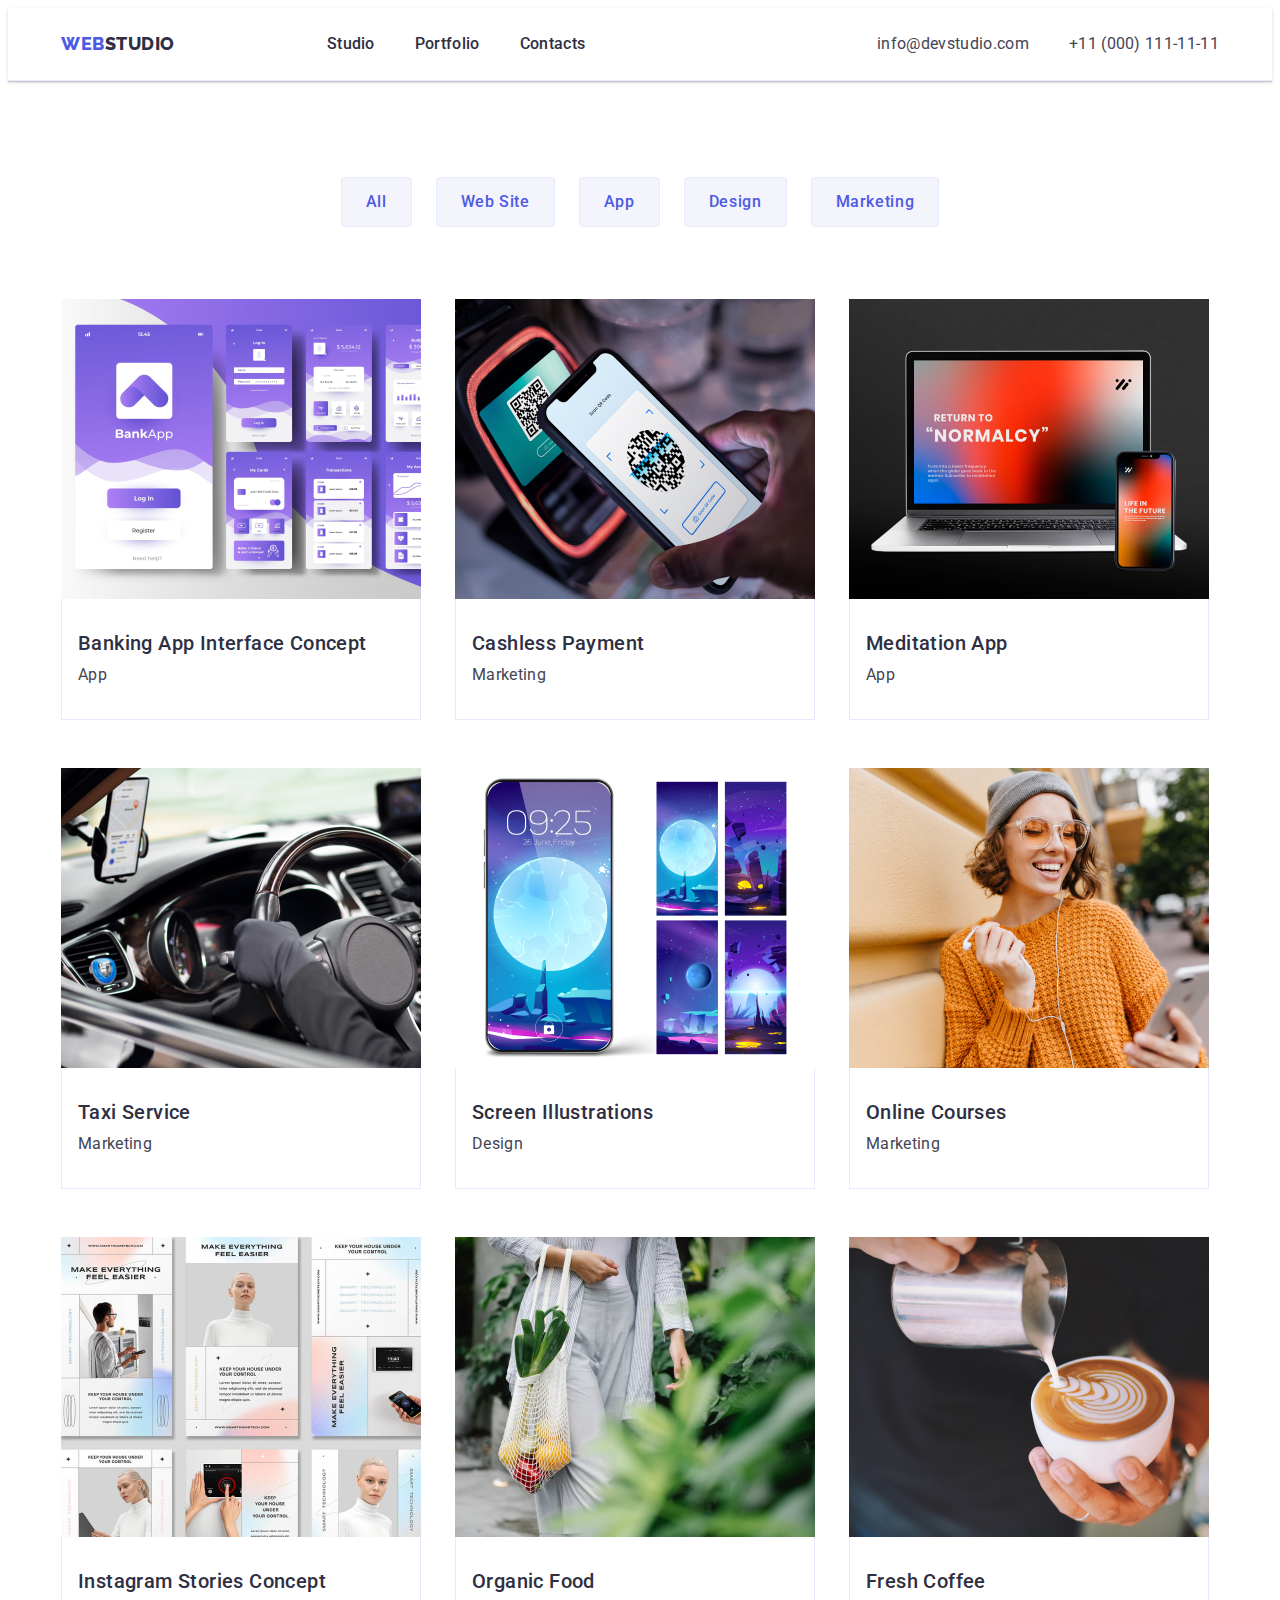
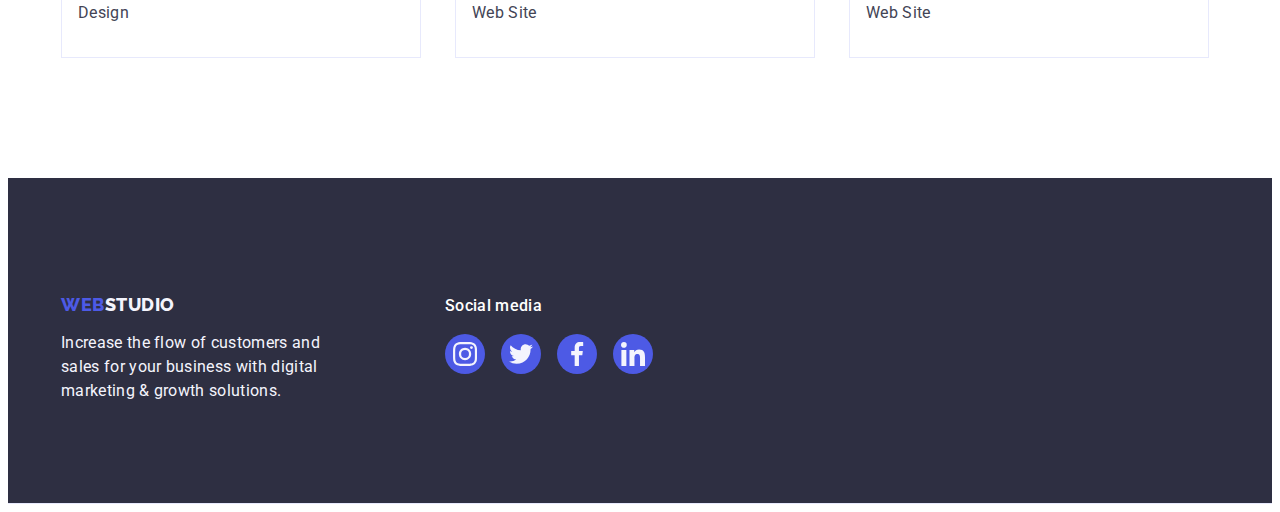
==== commit 5bcdc3b5: "10" ====
--- a/portfolio.html
+++ b/portfolio.html
@@ -307,28 +307,28 @@
             <li class="svg-li-footer">
               <a class="svg-footer-a">
                 <svg class="svg-footer-icons" width="24" height="24">
-                  <use href="./images/icon.svg#instagram"></use>
+                  <use href="./images/icons.svg#instagram"></use>
                 </svg>
               </a>
             </li>
             <li class="svg-li-footer">
               <a class="svg-footer-a">
                 <svg class="svg-footer-icons" width="24" height="24">
-                  <use href="./images/icon.svg#twitter"></use>
+                  <use href="./images/icons.svg#twitter"></use>
                 </svg>
               </a>
             </li>
             <li class="svg-li-team">
               <a class="svg-team-a">
                 <svg class="svg-footer-icons" width="24" height="24">
-                  <use href="./images/icon.svg#facebook"></use>
+                  <use href="./images/icons.svg#facebook"></use>
                 </svg>
               </a>
             </li>
             <li class="svg-li-footer">
               <a class="svg-footer-a">
                 <svg class="svg-footer-icons" width="24" height="24">
-                  <use href="./images/icon.svg#in"></use>
+                  <use href="./images/icons.svg#in"></use>
                 </svg>
               </a>
             </li>
--- a/css/styles.css
+++ b/css/styles.css
@@ -21,6 +21,7 @@
   --bg-btn-hover-filtres: #404bbf;
 
   --border-color-filtres-btn: #e7e9fc;
+  --bg-modal-colar: #fcfcfc;
 }
 
 .visually-hidden {
@@ -436,7 +437,7 @@
 .ul-footer {
   display: flex;
   justify-content: center;
-  gap: 24px;
+  gap: 16px;
 }
 .svg-li-footer {
   width: 40px;
@@ -549,6 +550,11 @@
   padding: 12px 24px;
   border: 1px solid #e7e9fc;
   border-radius: 4px;
+
+  transition: color 250ms cubic-bezier(0.4, 0, 0.2, 1),
+    background-color 250ms cubic-bezier(0.4, 0, 0.2, 1),
+    border-color 250ms cubic-bezier(0.4, 0, 0.2, 1),
+    box-shadow 250ms cubic-bezier(0.4, 0, 0.2, 1);
 }
 
 .portfolio-button:hover,
@@ -556,6 +562,9 @@
   color: var(--text-button-white-color);
   background-color: var(--bg-btn-hover-filtres);
   border: 1px solid transparent;
+
+  box-shadow: 0px 3px 1px rgba(0, 0, 0, 0.1), 0px 2px 1px rgba(0, 0, 0, 0.08),
+    0px 2px 2px rgba(0, 0, 0, 0.12);
 }
 
 .portfolio-tit {
@@ -584,7 +593,7 @@
   transform: translate(-50%, -50%) scale(1);
   width: 408px;
   min-height: 584px;
-  background-color: var(--bg-modal-color);
+  background-color: var(--bg-modal-colar);
   box-shadow: 0px 1px 1px rgba(0, 0, 0, 0.14), 0px 1px 3px rgba(0, 0, 0, 0.12),
     0px 2px 1px rgba(0, 0, 0, 0.2);
   border-radius: 4px;
@@ -624,8 +633,17 @@
   border-radius: 50%;
   position: absolute;
 }
+.close-button:hover,
+.close-button:focus {
+  background-color: var(--bg-btn-hover);
+  border: none;
+}
 .icon-close {
   transition: fill 250ms cubic-bezier(0.4, 0, 0.2, 1);
+}
+.icon-close:hover,
+.icon-close:focus {
+  fill: var(--bg-color);
 }
 .hidden-text {
   position: absolute;
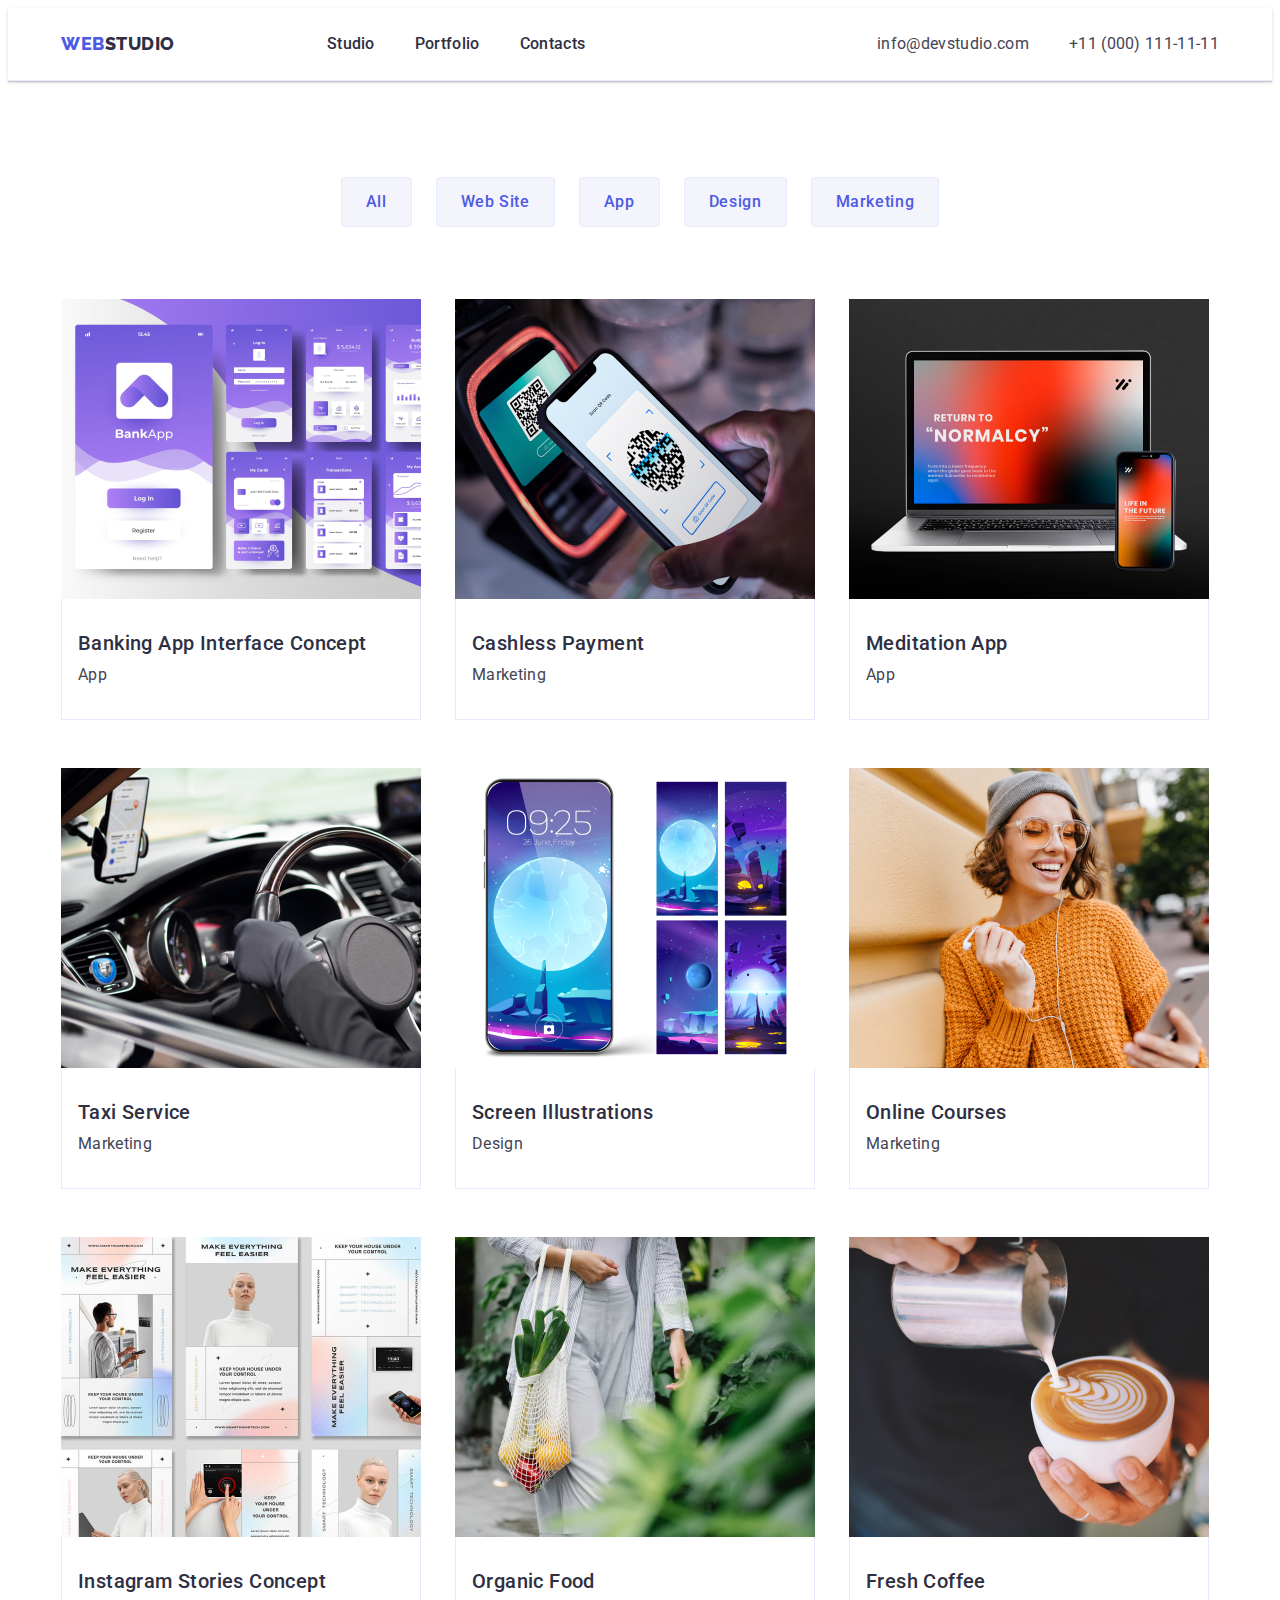
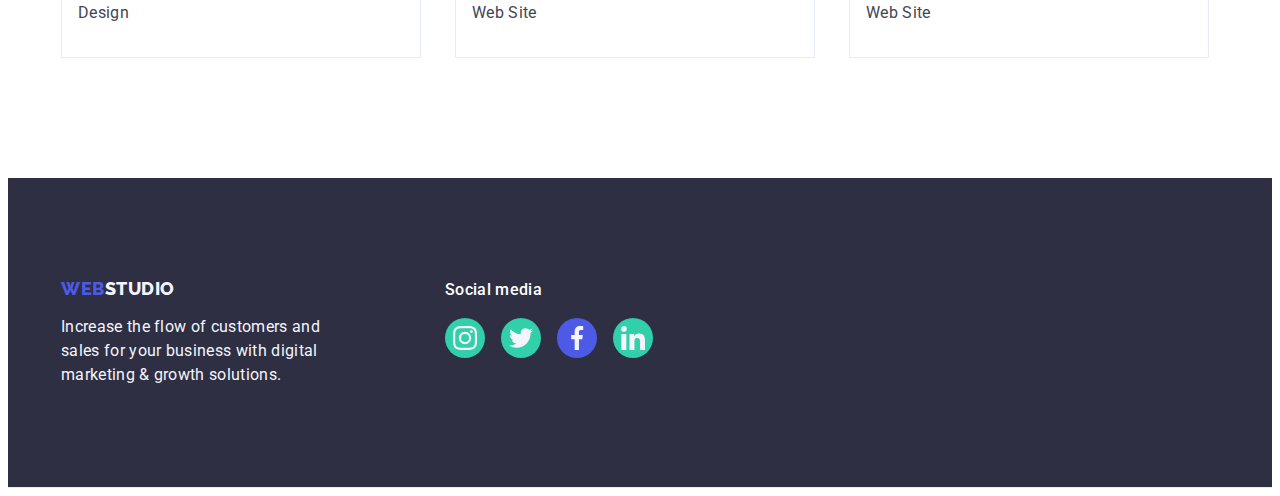
==== commit 74dc3d10: "14" ====
--- a/portfolio.html
+++ b/portfolio.html
@@ -120,7 +120,7 @@
             <li class="portfolio-img-li">
               <a href="" class="portfolio-link link">
                 <div class="pop-it">
-                <img
+                <img class="portfolio-pictures"
                   src="./portfolioimg/img(1).jpg"
                   alt="Cashless Payment"
                   width="360"
@@ -140,7 +140,7 @@
             <li class="portfolio-img-li">
               <a href="" class="portfolio-link link">
                 <div class="pop-it">
-                <img
+                <img class="portfolio-pictures"
                   src="./portfolioimg/img(2).jpg"
                   alt="Meditation App"
                   width="360"
@@ -161,7 +161,7 @@
             <li class="portfolio-img-li">
               <a href="" class="portfolio-link link">
                 <div class="pop-it">
-                <img
+                <img class="portfolio-pictures"
                   src="./portfolioimg/img(3).jpg"
                   alt="Taxi Service"
                   width="360"
@@ -182,7 +182,7 @@
             <li class="portfolio-img-li">
               <a href="" class="portfolio-link link">
                 <div class="pop-it">
-                <img
+                <img class="portfolio-pictures"
                   src="./portfolioimg/img(4).jpg"
                   alt="Screen Illustrations"
                   width="360"
@@ -203,7 +203,7 @@
             <li class="portfolio-img-li">
               <a href="" class="portfolio-link link">
                 <div class="pop-it">
-                <img
+                <img class="portfolio-pictures"
                   src="./portfolioimg/img(5).jpg"
                   alt="Online Courses"
                   width="360"
@@ -224,7 +224,7 @@
             <li class="portfolio-img-li">
               <a href="" class="portfolio-link link">
                 <div class="pop-it">
-                <img
+                <img class="portfolio-pictures"
                   src="./portfolioimg/img(6).jpg"
                   alt="Instagram Stories Concept"
                   width="360"
@@ -245,7 +245,7 @@
             <li class="portfolio-img-li">
               <a href="" class="portfolio-link link">
                 <div class="pop-it">
-                <img
+                <img class="portfolio-pictures"
                   src="./portfolioimg/img(7).jpg"
                   alt="Organic Food"
                   width="360"
@@ -266,7 +266,7 @@
             <li class="portfolio-img-li">
               <a href="" class="portfolio-link link">
                 <div class="pop-it">
-                <img
+                <img class="portfolio-pictures"
                   src="./portfolioimg/img(8).jpg"
                   alt="Fresh Coffee"
                   width="360"
--- a/css/styles.css
+++ b/css/styles.css
@@ -103,13 +103,13 @@
 }
 
 /* Header */
-::after {
+.active::after {
   content: "";
   position: absolute;
   left: 0;
   bottom: -1px;
   height: 4px;
-  background-color: #404bbf;
+  background-color: var(--bg-btn-hover);
   border-radius: 2px;
 }
 
@@ -143,6 +143,10 @@
   color: #2e2f42;
   transition: color 250ms cubic-bezier(0.4, 0, 0.2, 1);
 }
+.active {
+  color: var(--bg-btn-hover);
+  position: relative;
+}
 
 .header-logo-click {
   color: var(--text-secondary-color);
@@ -165,6 +169,7 @@
 .header-address-link {
   font-weight: 400;
   color: var(--text-main-color);
+  transition: color 250ms cubic-bezier(0.4, 0, 0.2, 1);
 }
 .header-address-list {
   display: flex;
@@ -192,7 +197,7 @@
       rgba(46, 47, 66, 0.7),
       rgba(46, 47, 66, 0.7)
     ),
-    url(../images/people-office\ .jpg);
+    url(../images/people-office\.jpg);
   max-width: 1440px;
   background-repeat: no-repeat;
   background-position: center;
@@ -364,11 +369,11 @@
   display: flex;
   align-items: center;
   justify-content: center;
-  transition: color 250ms cubic-bezier(0.4, 0, 0.2, 1);
+  background-color: 250ms cubic-bezier(0.4, 0, 0.2, 1);
 }
 .svg-team-a:hover,
 .svg-team-a:focus {
-  background-color: #2e2f42;
+  background-color: #404bbf;
 }
 .svg-icons {
   fill: #f4f4fd;
@@ -427,6 +432,7 @@
 .p-right-footer {
   color: var(--white, #fff);
   /* Body Medium */
+  margin-top: 0;
   font-size: 16px;
   font-style: normal;
   font-weight: 500;
@@ -446,12 +452,12 @@
 .svg-footer-a {
   width: 100%;
   height: 100%;
-  background-color: var(--bg-btn-hero);
+  background-color: #31d0aa;
   border-radius: 50%;
   display: flex;
   align-items: center;
   justify-content: center;
-  transition: color 250ms cubic-bezier(0.4, 0, 0.2, 1);
+  transition: background-color 250ms cubic-bezier(0.4, 0, 0.2, 1);
   fill: var(--bg-ligt-grey-color);
 }
 .svg-footer-a:hover,
@@ -470,7 +476,7 @@
   font-size: 36px;
   line-height: 1.11;
   color: var(--navyblue, #2e2f42);
-  margin: 0px;
+  margin-bottom: 72px;
   text-shadow: 0px 4px 4px 0px rgba(0, 0, 0, 0.25);
 }
 .svg-ul-customers {
@@ -490,21 +496,19 @@
   align-items: center;
   justify-content: center;
   color: #8e8f99;
-  transition: color 250ms cubic-bezier(0.4, 0, 0.2, 1);
+  transition: border-color 250ms cubic-bezier(0.4, 0, 0.2, 1),
+    color 250ms cubic-bezier(0.4, 0, 0.2, 1);
 }
 .svg-customers-a:hover,
 .svg-customers-a:focus {
-  border-color: #404bbf;
+  border-color: var(--bg-btn-hover);
   color: #404bbf;
 }
 
 .svg-customers-icons {
   fill: currentColor;
 }
-.svg-customers-a:hover,
-.svg-customers-a:focus .svg-customers-icons {
-  fill: var(--bg-btn-hover);
-}
+
 /* Portfolio */
 
 .portfolio-main {
@@ -581,6 +585,7 @@
   margin: 0px;
   font-weight: 400;
   color: var(--text-main-color);
+  transition: transform 250ms cubic-bezier(0.4, 0, 0.2, 1);
 }
 /*IMG*/
 .img {
@@ -593,7 +598,7 @@
   transform: translate(-50%, -50%) scale(1);
   width: 408px;
   min-height: 584px;
-  background-color: var(--bg-modal-colar);
+  background: #fcfcfc;
   box-shadow: 0px 1px 1px rgba(0, 0, 0, 0.14), 0px 1px 3px rgba(0, 0, 0, 0.12),
     0px 2px 1px rgba(0, 0, 0, 0.2);
   border-radius: 4px;
@@ -643,7 +648,7 @@
 }
 .icon-close:hover,
 .icon-close:focus {
-  fill: var(--bg-color);
+  fill: #ffffff;
 }
 .hidden-text {
   position: absolute;
@@ -677,5 +682,5 @@
 }
 .portfolio-link:hover .hidden-text,
 .portfolio-link:focus .hidden-text {
-  transform: translateY(0%);
-}
+  transform: translateY(100%);
+}
